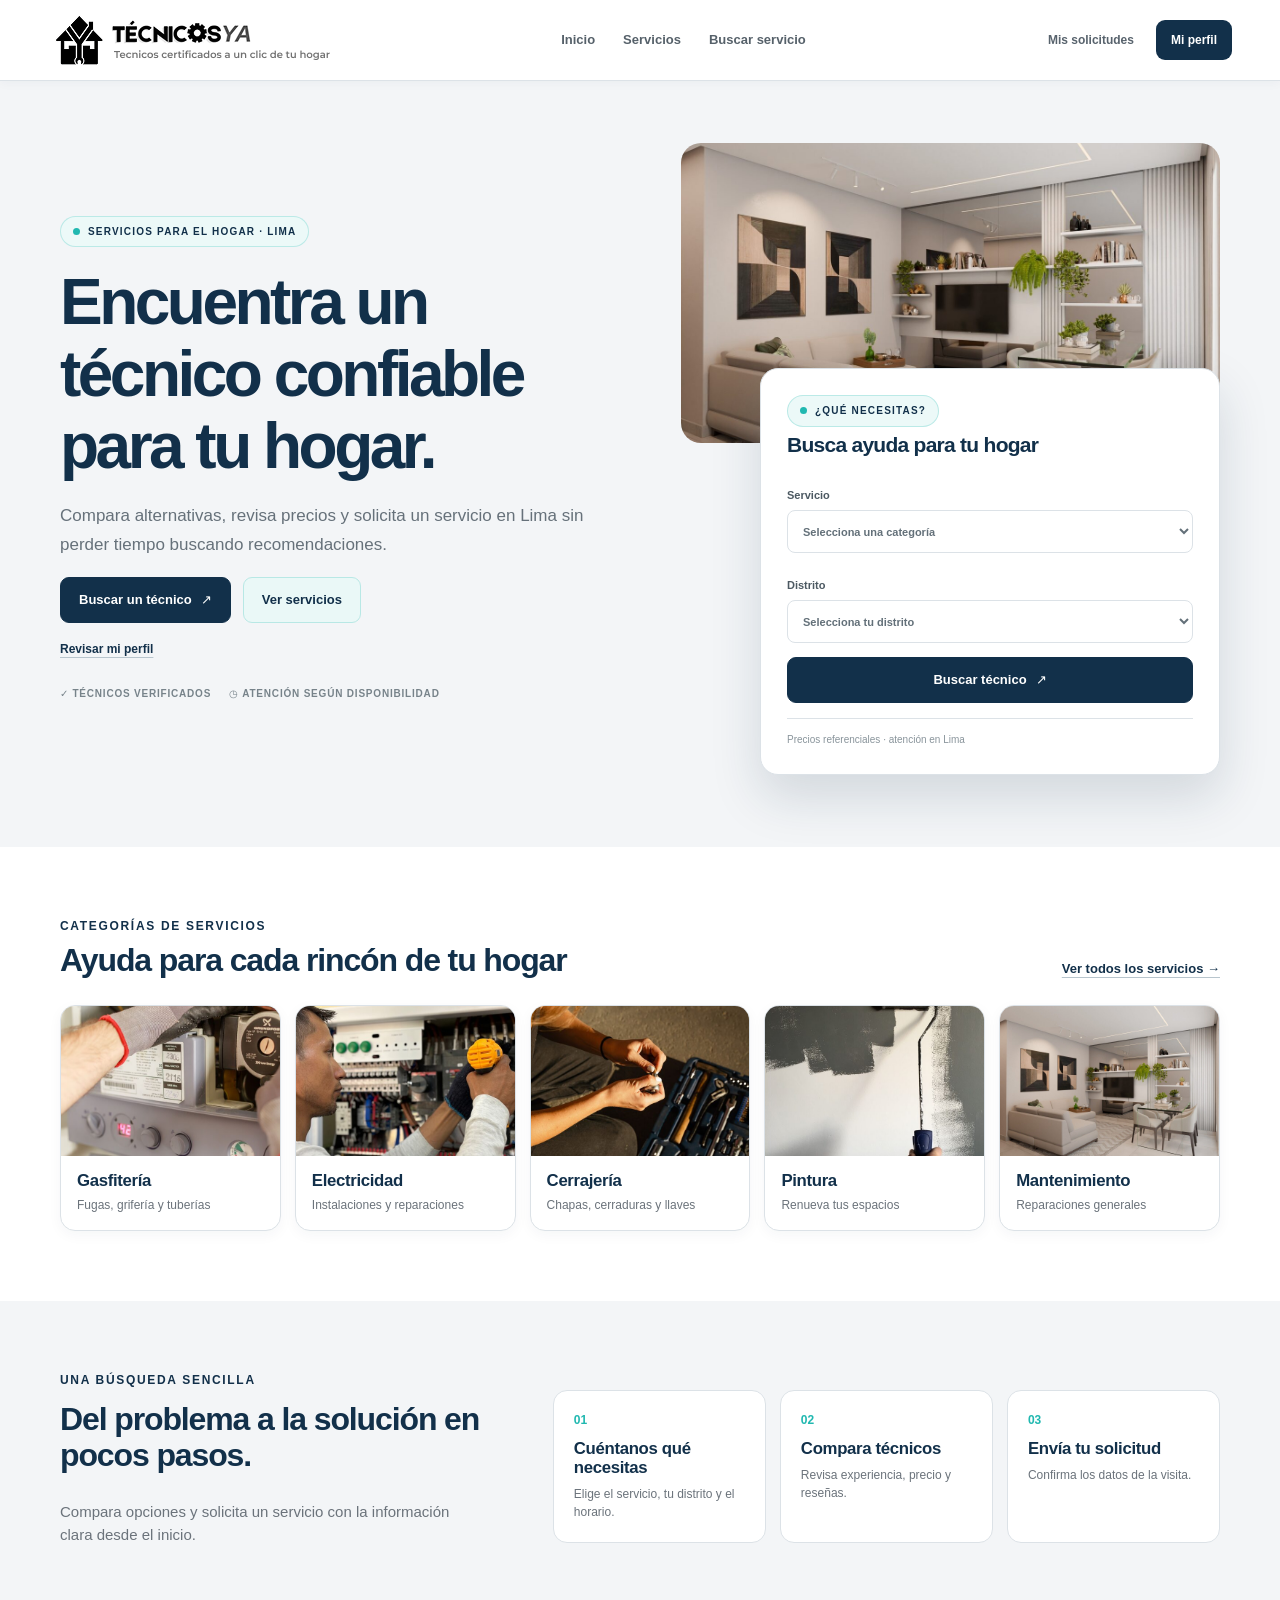
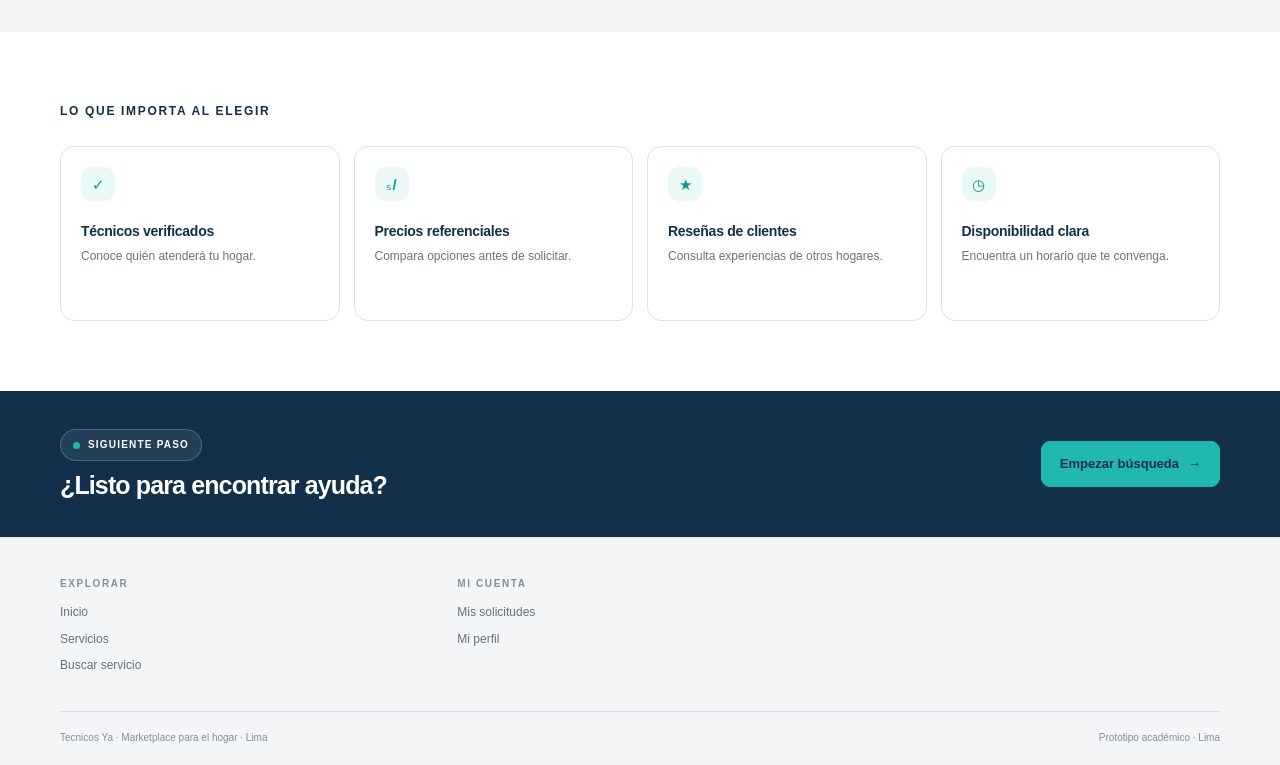
==== index.html @ 6da15bcb "Add files via upload" ====
<!doctype html>
<html lang="es">
<head>
  <meta charset="utf-8">
  <meta name="viewport" content="width=device-width, initial-scale=1">
  <meta name="theme-color" content="#12304A">
  <meta name="description" content="Encuentra técnicos confiables para los servicios de tu hogar en Lima.">
  <title>Tecnicos Ya — servicios para tu hogar</title>
  <link rel="stylesheet" href="/shared.css">
  <link rel="stylesheet" href="/home.css">
  <script src="/shared.js" defer></script>
  <script src="/home.js" defer></script>
</head>
<body>
  <header data-site-header></header>
  <main>
    <section class="hero">
      <div class="container hero-grid">
        <div class="hero-copy">
          <span class="eyebrow">Servicios para el hogar · Lima</span>
          <h1>Encuentra un técnico confiable para tu hogar.</h1>
          <p class="lead">Compara alternativas, revisa precios y solicita un servicio en Lima sin perder tiempo buscando recomendaciones.</p>
          <div class="button-row"><a class="button" href="/buscar-servicio/">Buscar un técnico <span aria-hidden="true">↗</span></a><a class="button button--secondary" href="/servicios/">Ver servicios</a></div>
          <a class="text-link home-account-link" href="/mi-perfil/">Revisar mi perfil</a>
          <div class="trust-list"><span>✓ Técnicos verificados</span><span>◷ Atención según disponibilidad</span></div>
        </div>
        <div class="hero-visual">
          <img src="/hogario-home.jpeg" alt="Interior luminoso de un hogar moderno" fetchpriority="high">
          <div class="hero-search">
            <span class="eyebrow">¿Qué necesitas?</span>
            <h2>Busca ayuda para tu hogar</h2>
            <form id="home-search" action="/buscar-servicio/">
              <label class="field"><span>Servicio</span><select name="servicio" required><option value="">Selecciona una categoría</option><option>Gasfitería</option><option>Electricidad</option><option>Cerrajería</option><option>Pintura</option><option>Mantenimiento</option><option>Limpieza</option></select></label>
              <label class="field"><span>Distrito</span><select name="distrito" required><option value="">Selecciona tu distrito</option><option>Surco</option><option>Miraflores</option><option>San Borja</option><option>San Isidro</option><option>La Molina</option></select></label>
              <button class="button" type="submit">Buscar técnico <span aria-hidden="true">↗</span></button>
            </form>
            <p class="home-search-note">Precios referenciales · atención en Lima</p>
          </div>
        </div>
      </div>
    </section>
    <section class="section">
      <div class="container"><div class="section-title-row"><div><p class="section-heading">Categorías de servicios</p><h2>Ayuda para cada rincón de tu hogar</h2></div><a class="text-link" href="/servicios/">Ver todos los servicios →</a></div>
        <div class="service-grid">
          <a class="service-card" href="/buscar-servicio/?servicio=Gasfiter%C3%ADa"><img src="/hogario-gas.jpeg" alt="Técnico revisando una instalación de agua" loading="lazy"><div class="service-card__body"><h3>Gasfitería</h3><p>Fugas, grifería y tuberías</p></div></a>
          <a class="service-card" href="/buscar-servicio/?servicio=Electricidad"><img src="/hogario-electric.jpeg" alt="Electricista trabajando en una instalación del hogar" loading="lazy"><div class="service-card__body"><h3>Electricidad</h3><p>Instalaciones y reparaciones</p></div></a>
          <a class="service-card" href="/buscar-servicio/?servicio=Cerrajer%C3%ADa"><img src="/hogario-locksmith.jpeg" alt="Herramientas de cerrajería" loading="lazy"><div class="service-card__body"><h3>Cerrajería</h3><p>Chapas, cerraduras y llaves</p></div></a>
          <a class="service-card" href="/buscar-servicio/?servicio=Pintura"><img src="/hogario-paint.jpeg" alt="Pintor renovando una pared interior" loading="lazy"><div class="service-card__body"><h3>Pintura</h3><p>Renueva tus espacios</p></div></a>
          <a class="service-card" href="/buscar-servicio/?servicio=Mantenimiento"><img src="/hogario-home.jpeg" alt="Sala de estar luminosa en un hogar cuidado" loading="lazy"><div class="service-card__body"><h3>Mantenimiento</h3><p>Reparaciones generales</p></div></a>
        </div>
      </div>
    </section>
    <section class="section section--soft">
      <div class="container home-steps"><div><p class="section-heading">Una búsqueda sencilla</p><h2>Del problema a la solución en pocos pasos.</h2><p class="muted">Compara opciones y solicita un servicio con la información clara desde el inicio.</p></div><div class="inline-steps"><article class="inline-step"><b>01</b><h3>Cuéntanos qué necesitas</h3><p>Elige el servicio, tu distrito y el horario.</p></article><article class="inline-step"><b>02</b><h3>Compara técnicos</h3><p>Revisa experiencia, precio y reseñas.</p></article><article class="inline-step"><b>03</b><h3>Envía tu solicitud</h3><p>Confirma los datos de la visita.</p></article></div></div>
    </section>
    <section class="section"><div class="container"><p class="section-heading">Lo que importa al elegir</p><div class="benefit-grid"><article><span>✓</span><h3>Técnicos verificados</h3><p>Conoce quién atenderá tu hogar.</p></article><article><span>ₛ/</span><h3>Precios referenciales</h3><p>Compara opciones antes de solicitar.</p></article><article><span>★</span><h3>Reseñas de clientes</h3><p>Consulta experiencias de otros hogares.</p></article><article><span>◷</span><h3>Disponibilidad clara</h3><p>Encuentra un horario que te convenga.</p></article></div></div></section>
    <section class="home-cta"><div class="container"><div><span class="eyebrow">Siguiente paso</span><h2>¿Listo para encontrar ayuda?</h2></div><a class="button button--teal" href="/buscar-servicio/">Empezar búsqueda <span aria-hidden="true">→</span></a></div></section>
  </main>
  <footer data-site-footer></footer>
</body>
</html>
---- shared.css ----
:root{font-family:Inter,Arial,sans-serif;color:#343a40;background:#fff;font-synthesis:none;text-rendering:optimizeLegibility;--navy:#12304a;--teal:#20b8b0;--ink:#343a40;--muted:#6b737b;--line:#dce2e7;--paper:#f3f5f7;--white:#fff;--shadow:0 14px 38px rgba(18,48,74,.09);font-optical-sizing:auto}*{box-sizing:border-box}html{scroll-behavior:smooth}body{margin:0;min-width:320px;background:#fff;color:var(--ink);font-size:15px;line-height:1.55}img{display:block;max-width:100%}a{color:inherit;text-decoration:none}button,input,select,textarea{font:inherit}button,a,input,select,textarea{outline-offset:3px}a:focus-visible,button:focus-visible,input:focus-visible,select:focus-visible,textarea:focus-visible{outline:3px solid rgba(32,184,176,.55)}.site-header{position:relative;z-index:5;background:#fff;border-bottom:1px solid var(--line);box-shadow:0 2px 10px rgba(18,48,74,.04)}.header-main{max-width:1240px;margin:auto;min-height:76px;padding:12px 28px;display:flex;align-items:center;justify-content:space-between;gap:22px}.brand{display:inline-flex;align-items:center;gap:10px;flex-shrink:0}.brand-mark{width:42px;height:42px;display:grid;place-items:center;border-radius:13px;background:var(--navy);color:var(--teal);font-size:22px;font-weight:800}.brand-name{font-size:20px;font-weight:800;letter-spacing:-.05em;color:var(--navy);line-height:1}.brand-caption{display:block;margin-top:5px;font-size:9px;letter-spacing:.13em;text-transform:uppercase;color:#82909a}.main-nav{display:flex;align-items:center;gap:4px}.main-nav a,.mobile-nav a{padding:9px 12px;border-radius:9px;color:#56616a;font-size:13px;font-weight:650;white-space:nowrap;transition:background .18s,color .18s}.main-nav a:hover,.main-nav a[aria-current=page],.mobile-nav a:hover,.mobile-nav a[aria-current=page]{background:#e8f8f7;color:var(--navy)}.header-actions{display:flex;align-items:center;gap:10px;white-space:nowrap}.header-actions a{font-size:12px;font-weight:700}.header-login{padding:9px 12px;color:#58636d}.header-tech{padding:11px 15px;border-radius:9px;background:var(--navy);color:#fff}.mobile-nav{display:none;overflow-x:auto;border-top:1px solid var(--line);padding:7px 18px;gap:3px}.container{width:min(1160px,calc(100% - 48px));margin-inline:auto}.section{padding:70px 0}.section--soft{background:var(--paper)}.section-heading{margin:0 0 26px;color:var(--navy);font-size:12px;font-weight:800;letter-spacing:.14em;text-transform:uppercase}.eyebrow{display:inline-flex;align-items:center;gap:8px;width:max-content;padding:7px 12px;border:1px solid rgba(32,184,176,.24);border-radius:30px;background:#ecf9f8;color:var(--navy);font-size:10px;font-weight:800;letter-spacing:.12em;text-transform:uppercase}.eyebrow:before{content:"";width:7px;height:7px;border-radius:50%;background:var(--teal)}h1,h2,h3,p{margin-top:0}h1,h2,h3{color:var(--navy);line-height:1.12}h1{font-size:clamp(2.3rem,5vw,4.3rem);letter-spacing:-.055em}h2{font-size:clamp(1.45rem,2.5vw,2.1rem);letter-spacing:-.035em}h3{font-size:1.05rem;letter-spacing:-.02em}.muted{color:var(--muted)}.lead{max-width:650px;color:#66717a;font-size:17px;line-height:1.7}.button-row{display:flex;flex-wrap:wrap;gap:12px}.button{min-height:46px;display:inline-flex;align-items:center;justify-content:center;gap:9px;padding:11px 18px;border:1px solid var(--navy);border-radius:9px;background:var(--navy);color:#fff;font-size:13px;font-weight:750;cursor:pointer;transition:transform .15s,background .15s,box-shadow .15s}.button:hover{background:#1b4567;box-shadow:0 7px 18px rgba(18,48,74,.16);transform:translateY(-1px)}.button--secondary{border-color:#b8e8e5;background:#eaf8f7;color:var(--navy)}.button--secondary:hover{background:#d9f3f1}.button--white{border-color:#fff;background:#fff;color:var(--navy)}.text-link{color:var(--navy);font-size:13px;font-weight:700;text-decoration:underline;text-decoration-color:#b8c5cd;text-underline-offset:4px}.card{border:1px solid var(--line);border-radius:16px;background:#fff;box-shadow:0 4px 15px rgba(18,48,74,.035)}.card--pad{padding:24px}.grid{display:grid;gap:18px}.grid-2{grid-template-columns:repeat(2,minmax(0,1fr))}.grid-3{grid-template-columns:repeat(3,minmax(0,1fr))}.grid-4{grid-template-columns:repeat(4,minmax(0,1fr))}.service-card{overflow:hidden;border:1px solid var(--line);border-radius:15px;background:#fff;box-shadow:0 4px 14px rgba(18,48,74,.045);transition:transform .2s,border-color .2s,box-shadow .2s}.service-card:hover{transform:translateY(-3px);border-color:#a6dfdb;box-shadow:var(--shadow)}.service-card img{width:100%;height:150px;object-fit:cover}.service-card__body{padding:16px}.service-card__body h3{margin-bottom:5px}.service-card__body p{margin:0;color:var(--muted);font-size:12px}.page-top{padding:46px 0 28px;background:var(--paper);border-bottom:1px solid var(--line)}.page-top h1{margin:16px 0 8px;font-size:clamp(2rem,4vw,3.25rem)}.page-top p{max-width:720px;margin-bottom:0;color:var(--muted)}.page-content{padding:38px 0 72px}.form-card{padding:27px;border:1px solid var(--line);border-radius:16px;background:#fff;box-shadow:var(--shadow)}.form-grid{display:grid;grid-template-columns:repeat(2,minmax(0,1fr));gap:18px}.field{display:grid;gap:7px}.field--wide{grid-column:1/-1}.field label{color:#44515a;font-size:12px;font-weight:750}.field input,.field select,.field textarea{width:100%;min-height:46px;padding:11px 13px;border:1px solid #ced7dd;border-radius:9px;background:#fff;color:var(--ink)}.field textarea{min-height:110px;resize:vertical}.field input::placeholder,.field textarea::placeholder{color:#9aa4ab}.form-actions{display:flex;align-items:center;flex-wrap:wrap;gap:12px;margin-top:22px}.notice{padding:15px 17px;border:1px solid #ccebe8;border-radius:12px;background:#f0fbfa;color:#31575a;font-size:13px}.pill{display:inline-flex;padding:7px 11px;border-radius:30px;background:#eaf8f7;color:var(--navy);font-size:11px;font-weight:750}.hero{overflow:hidden;padding:62px 0 72px;background:var(--paper)}.hero-grid{display:grid;grid-template-columns:1.03fr .97fr;align-items:center;gap:48px}.hero h1{max-width:680px;margin:20px 0 20px}.hero-visual{position:relative;min-height:430px;padding:115px 0 0 32px}.hero-visual>img{position:absolute;inset:0 0 auto;width:100%;height:300px;border-radius:20px;object-fit:cover}.hero-search{position:relative;z-index:1;width:min(94%,460px);margin:110px 0 0 auto;padding:26px;border:1px solid var(--line);border-radius:18px;background:#fff;box-shadow:0 22px 50px rgba(18,48,74,.15)}.hero-search h2{margin:6px 0 18px;font-size:21px}.hero-search .field{margin-top:13px}.hero-search .button{width:100%;margin-top:16px}.trust-list{display:flex;flex-wrap:wrap;gap:18px;margin-top:27px;color:#77838a;font-size:10px;font-weight:750;letter-spacing:.08em;text-transform:uppercase}.technician-card{display:grid;grid-template-columns:108px 1fr;gap:19px;padding:19px;border:1px solid var(--line);border-radius:15px;background:#fff;box-shadow:0 4px 15px rgba(18,48,74,.04)}.technician-card>img{width:108px;height:116px;border-radius:12px;object-fit:cover}.technician-card h3{margin:2px 0 4px}.technician-card p{margin:0;color:var(--muted);font-size:13px}.tech-meta{display:flex;flex-wrap:wrap;gap:9px 16px;margin-top:11px;color:#5e6a72;font-size:11px}.tech-bottom{grid-column:2;display:flex;align-items:center;justify-content:space-between;gap:15px;padding-top:13px;border-top:1px solid var(--line)}.tech-bottom strong{display:block;color:var(--navy);font-size:16px}.results-layout{display:grid;grid-template-columns:260px minmax(0,1fr);gap:32px}.filter-panel{position:sticky;top:18px;align-self:start;padding:20px;border:1px solid var(--line);border-radius:14px;background:#fff}.filter-group{padding:15px 0;border-bottom:1px solid var(--line)}.filter-group:last-child{border-bottom:0}.filter-group h3{margin-bottom:11px;font-size:13px}.check-row{display:flex;align-items:center;gap:8px;margin:8px 0;color:#5d6871;font-size:12px}.check-row input{accent-color:var(--teal)}.results-list{display:grid;gap:14px}.profile-grid{display:grid;grid-template-columns:.82fr 1.18fr;gap:25px}.profile-head{display:flex;align-items:center;gap:17px}.profile-head img{width:100px;height:100px;border-radius:15px;object-fit:cover}.profile-head h2{margin:0;font-size:24px}.profile-head p{margin:5px 0 0;color:var(--muted);font-size:13px}.data-row{display:flex;justify-content:space-between;gap:15px;padding:13px 0;border-bottom:1px solid var(--line);font-size:13px}.data-row:last-child{border-bottom:0}.data-row span{color:var(--muted)}.data-row strong{color:var(--navy);text-align:right}.rating-stars{display:flex;gap:7px}.rating-stars button{width:44px;height:44px;border:1px solid var(--line);border-radius:9px;background:#fff;color:#9aa3a9;font-size:22px;cursor:pointer}.rating-stars button.is-active,.rating-stars button:hover{border-color:var(--teal);background:#eaf8f7;color:#db9c2f}.status{display:inline-flex;padding:6px 10px;border-radius:30px;background:#eaf8f7;color:#176d69;font-size:11px;font-weight:750}.success-panel{text-align:center;padding:50px 30px}.success-mark{width:62px;height:62px;display:grid;place-items:center;margin:0 auto 20px;border-radius:50%;background:#e7f8f5;color:#168b82;font-size:30px}.site-footer{padding:40px 0 20px;border-top:1px solid var(--line);background:var(--paper)}.footer-grid{display:grid;grid-template-columns:repeat(3,1fr);gap:32px;padding-bottom:28px}.footer-group h2{margin-bottom:14px;color:#82909a;font-size:10px;letter-spacing:.16em;text-transform:uppercase}.footer-group a{display:block;width:max-content;margin:8px 0;color:#66727a;font-size:12px}.footer-group a:hover{color:var(--navy);text-decoration:underline}.footer-bottom{display:flex;justify-content:space-between;gap:12px;padding-top:18px;border-top:1px solid #d8dfe3;color:#849098;font-size:10px}.footer-legal{display:flex;flex-wrap:wrap;gap:15px}.footer-legal a:hover{text-decoration:underline}.simple-grid{display:grid;grid-template-columns:repeat(2,minmax(0,1fr));gap:16px}.simple-action{padding:19px;border:1px solid var(--line);border-radius:13px;background:#fff}.simple-action h2{margin-bottom:6px;font-size:17px}.simple-action p{margin-bottom:12px;color:var(--muted);font-size:13px}.empty-state{padding:28px;border:1px dashed #bac7ce;border-radius:14px;background:#f9fbfc;color:var(--muted);text-align:center}.search-summary{display:flex;flex-wrap:wrap;gap:9px;margin:16px 0}.is-hidden{display:none!important}.field-hint{font-size:11px;color:var(--muted)}.toast-message{position:fixed;right:22px;bottom:22px;z-index:20;padding:12px 16px;border-radius:10px;background:var(--navy);color:#fff;box-shadow:var(--shadow);font-size:13px}.inline-steps{display:grid;grid-template-columns:repeat(3,1fr);gap:14px}.inline-step{padding:20px;border:1px solid var(--line);border-radius:14px;background:#fff}.inline-step b{display:block;margin-bottom:10px;color:var(--teal);font-size:12px}.inline-step h3{margin-bottom:7px}.inline-step p{margin:0;color:var(--muted);font-size:12px}.switch-row{display:flex;align-items:flex-start;gap:10px;padding:14px;border:1px solid var(--line);border-radius:11px;cursor:pointer}.switch-row input{margin-top:5px;accent-color:var(--teal)}@media(max-width:1050px){.header-main{gap:12px;padding-inline:20px}.main-nav a{padding-inline:9px;font-size:12px}.header-actions{gap:3px}.header-actions a{font-size:11px}.header-tech{padding-inline:11px}.hero-grid{gap:25px}.results-layout{grid-template-columns:230px minmax(0,1fr);gap:20px}}@media(max-width:850px){.header-main{min-height:68px}.main-nav{display:none}.mobile-nav{display:flex}.header-actions .header-login{display:none}.hero-grid{grid-template-columns:1fr}.hero-visual{width:min(650px,100%);margin:auto}.grid-4{grid-template-columns:repeat(2,minmax(0,1fr))}.results-layout{grid-template-columns:1fr}.filter-panel{position:static}.profile-grid{grid-template-columns:1fr 1fr}}@media(max-width:620px){.container{width:min(100% - 32px,1160px)}.header-main{padding:10px 16px}.brand-caption{display:none}.header-tech{display:none}.mobile-nav{padding-inline:12px}.section{padding:48px 0}.hero{padding:42px 0}.hero-grid{gap:18px}.hero-visual{min-height:390px;padding-left:10px}.hero-visual>img{height:245px}.hero-search{width:97%;margin-top:95px;padding:18px}.lead{font-size:15px}.grid-2,.grid-3,.grid-4,.form-grid,.profile-grid,.simple-grid{grid-template-columns:1fr}.field--wide{grid-column:auto}.page-top{padding:32px 0 22px}.page-content{padding:25px 0 50px}.form-card{padding:19px}.technician-card{grid-template-columns:76px minmax(0,1fr);gap:12px;padding:13px}.technician-card>img{width:76px;height:88px}.tech-meta{gap:6px 10px;font-size:10px}.tech-bottom{grid-column:1/-1}.tech-bottom .button{padding-inline:12px}.footer-grid{grid-template-columns:1fr 1fr;gap:18px}.footer-group:last-child{grid-column:1/-1}.footer-bottom{flex-direction:column}.inline-steps{grid-template-columns:1fr}.profile-head img{width:82px;height:82px}.data-row{font-size:12px}.success-panel{padding:35px 18px}}
---- home.css ----
.section-title-row {
    display: flex;
    align-items: end;
    justify-content: space-between;
    gap: 20px;
    margin-bottom: 26px
}

.section-title-row .section-heading {
    margin-bottom: 8px
}

.section-title-row h2 {
    margin: 0
}

.service-grid {
    display: grid;
    grid-template-columns: repeat(5, minmax(0, 1fr));
    gap: 14px
}

.home-account-link {
    display: inline-block;
    margin-top: 17px;
    font-size: 12px
}

.hero-search form {
    display: grid;
    gap: 11px
}

.hero-search .field {
    gap: 6px;
    font-size: 11px;
    font-weight: 700;
    color: #4c5962
}

.hero-search select {
    min-height: 43px;
    padding: 9px 11px;
    border: 1px solid var(--line);
    border-radius: 8px;
    background: #fff;
    color: #637079
}

.hero-search .button {
    width: 100%;
    margin-top: 3px
}

.home-search-note {
    margin: 15px 0 0;
    padding-top: 13px;
    border-top: 1px solid var(--line);
    color: #89949b;
    font-size: 10px
}

.home-steps {
    display: grid;
    grid-template-columns: .8fr 1.2fr;
    align-items: center;
    gap: 48px
}

.home-steps .section-heading {
    margin-bottom: 12px
}

.home-steps h2 {
    max-width: 420px
}

.home-steps p:not(.section-heading) {
    max-width: 400px
}

.benefit-grid {
    display: grid;
    grid-template-columns: repeat(4, minmax(0, 1fr));
    gap: 14px
}

.benefit-grid article {
    min-height: 175px;
    padding: 20px;
    border: 1px solid var(--line);
    border-radius: 14px;
    background: #fff
}

.benefit-grid article>span {
    width: 34px;
    height: 34px;
    display: grid;
    place-items: center;
    border-radius: 10px;
    background: #eaf8f7;
    color: #15948c;
    font-weight: 800
}

.benefit-grid h3 {
    margin: 23px 0 7px;
    font-size: 14px
}

.benefit-grid p {
    margin: 0;
    color: var(--muted);
    font-size: 12px
}

.home-cta {
    padding: 38px 0;
    background: var(--navy);
    color: #fff
}

.home-cta .container {
    display: flex;
    align-items: center;
    justify-content: space-between;
    gap: 20px
}

.home-cta h2 {
    margin: 10px 0 0;
    color: #fff;
    font-size: 25px
}

.home-cta .eyebrow {
    border-color: rgba(255, 255, 255, .2);
    background: rgba(255, 255, 255, .08);
    color: #fff
}

.button--teal {
    border-color: var(--teal);
    background: var(--teal);
    color: var(--navy)
}

.button--teal:hover {
    background: #59cec7
}

@media(max-width:900px) {
    .service-grid {
        grid-template-columns: repeat(3, minmax(0, 1fr))
    }

    .home-steps {
        grid-template-columns: 1fr;
        gap: 12px
    }

    .benefit-grid {
        grid-template-columns: repeat(2, minmax(0, 1fr))
    }
}

@media(max-width:620px) {
    .section-title-row {
        align-items: start;
        flex-direction: column
    }

    .service-grid {
        grid-template-columns: repeat(2, minmax(0, 1fr));
        gap: 10px
    }

    .service-card img {
        height: 118px
    }

    .service-card__body {
        padding: 12px
    }

    .home-cta .container {
        align-items: flex-start;
        flex-direction: column
    }

    .benefit-grid {
        grid-template-columns: 1fr 1fr
    }

    .benefit-grid article {
        min-height: 155px;
        padding: 15px
    }

    .benefit-grid h3 {
        margin-top: 17px;
        font-size: 13px
    }

    .hero-visual {
        min-height: 410px
    }
}
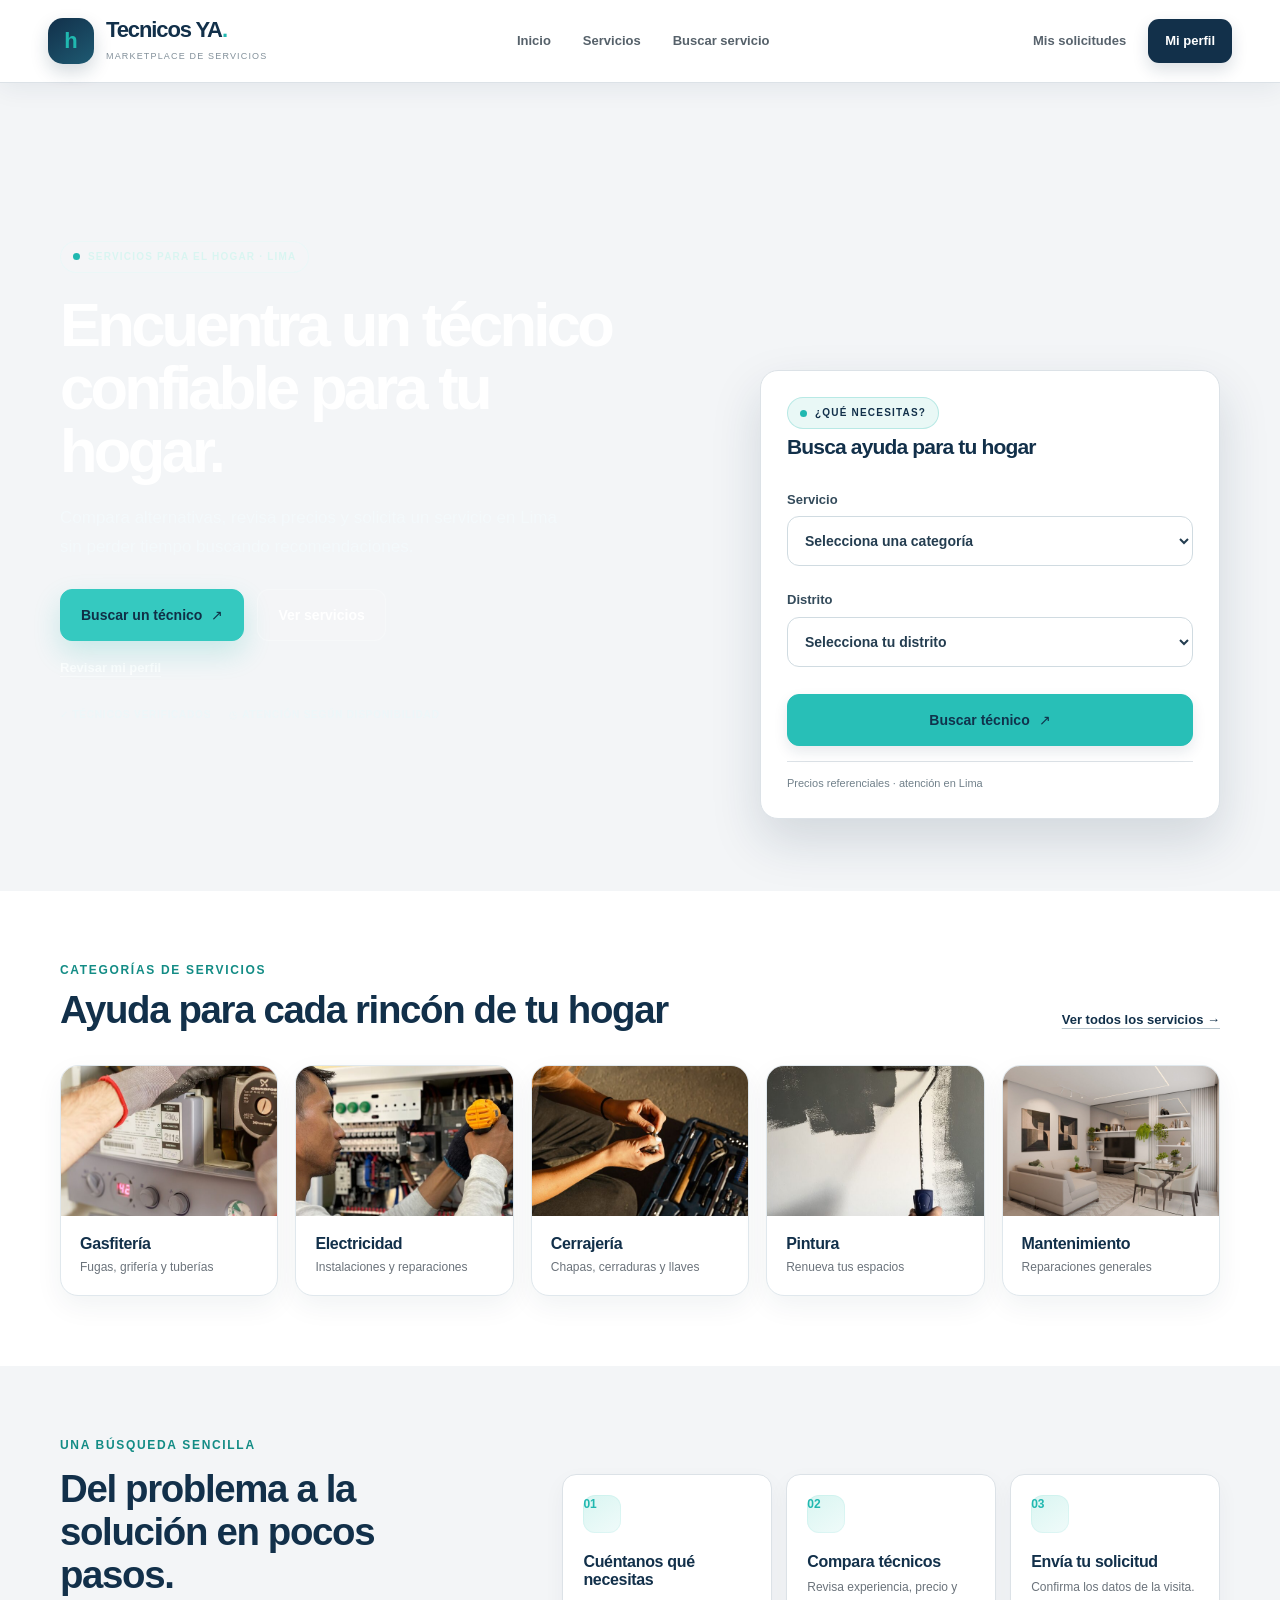
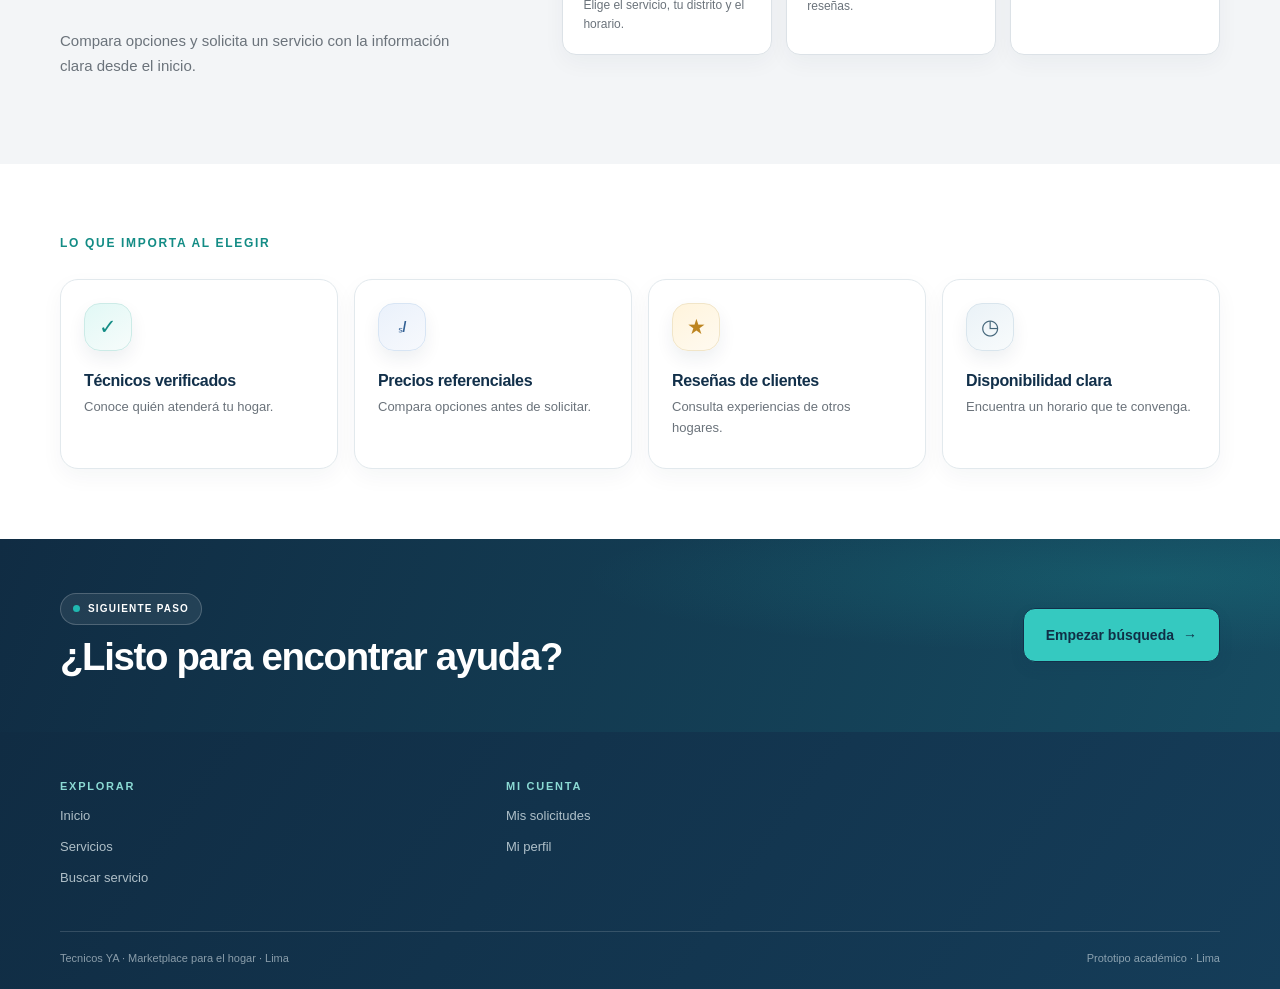
==== commit 7f6b3597: "Add files via upload" ====
--- a/index.html
+++ b/index.html
@@ -1,61 +1,61 @@
-<!doctype html>
-<html lang="es">
-<head>
-  <meta charset="utf-8">
-  <meta name="viewport" content="width=device-width, initial-scale=1">
-  <meta name="theme-color" content="#12304A">
-  <meta name="description" content="Encuentra técnicos confiables para los servicios de tu hogar en Lima.">
-  <title>Tecnicos Ya — servicios para tu hogar</title>
-  <link rel="stylesheet" href="/shared.css">
-  <link rel="stylesheet" href="/home.css">
-  <script src="/shared.js" defer></script>
-  <script src="/home.js" defer></script>
-</head>
-<body>
-  <header data-site-header></header>
-  <main>
-    <section class="hero">
-      <div class="container hero-grid">
-        <div class="hero-copy">
-          <span class="eyebrow">Servicios para el hogar · Lima</span>
-          <h1>Encuentra un técnico confiable para tu hogar.</h1>
-          <p class="lead">Compara alternativas, revisa precios y solicita un servicio en Lima sin perder tiempo buscando recomendaciones.</p>
-          <div class="button-row"><a class="button" href="/buscar-servicio/">Buscar un técnico <span aria-hidden="true">↗</span></a><a class="button button--secondary" href="/servicios/">Ver servicios</a></div>
-          <a class="text-link home-account-link" href="/mi-perfil/">Revisar mi perfil</a>
-          <div class="trust-list"><span>✓ Técnicos verificados</span><span>◷ Atención según disponibilidad</span></div>
-        </div>
-        <div class="hero-visual">
-          <img src="/hogario-home.jpeg" alt="Interior luminoso de un hogar moderno" fetchpriority="high">
-          <div class="hero-search">
-            <span class="eyebrow">¿Qué necesitas?</span>
-            <h2>Busca ayuda para tu hogar</h2>
-            <form id="home-search" action="/buscar-servicio/">
-              <label class="field"><span>Servicio</span><select name="servicio" required><option value="">Selecciona una categoría</option><option>Gasfitería</option><option>Electricidad</option><option>Cerrajería</option><option>Pintura</option><option>Mantenimiento</option><option>Limpieza</option></select></label>
-              <label class="field"><span>Distrito</span><select name="distrito" required><option value="">Selecciona tu distrito</option><option>Surco</option><option>Miraflores</option><option>San Borja</option><option>San Isidro</option><option>La Molina</option></select></label>
-              <button class="button" type="submit">Buscar técnico <span aria-hidden="true">↗</span></button>
-            </form>
-            <p class="home-search-note">Precios referenciales · atención en Lima</p>
-          </div>
-        </div>
-      </div>
-    </section>
-    <section class="section">
-      <div class="container"><div class="section-title-row"><div><p class="section-heading">Categorías de servicios</p><h2>Ayuda para cada rincón de tu hogar</h2></div><a class="text-link" href="/servicios/">Ver todos los servicios →</a></div>
-        <div class="service-grid">
-          <a class="service-card" href="/buscar-servicio/?servicio=Gasfiter%C3%ADa"><img src="/hogario-gas.jpeg" alt="Técnico revisando una instalación de agua" loading="lazy"><div class="service-card__body"><h3>Gasfitería</h3><p>Fugas, grifería y tuberías</p></div></a>
-          <a class="service-card" href="/buscar-servicio/?servicio=Electricidad"><img src="/hogario-electric.jpeg" alt="Electricista trabajando en una instalación del hogar" loading="lazy"><div class="service-card__body"><h3>Electricidad</h3><p>Instalaciones y reparaciones</p></div></a>
-          <a class="service-card" href="/buscar-servicio/?servicio=Cerrajer%C3%ADa"><img src="/hogario-locksmith.jpeg" alt="Herramientas de cerrajería" loading="lazy"><div class="service-card__body"><h3>Cerrajería</h3><p>Chapas, cerraduras y llaves</p></div></a>
-          <a class="service-card" href="/buscar-servicio/?servicio=Pintura"><img src="/hogario-paint.jpeg" alt="Pintor renovando una pared interior" loading="lazy"><div class="service-card__body"><h3>Pintura</h3><p>Renueva tus espacios</p></div></a>
-          <a class="service-card" href="/buscar-servicio/?servicio=Mantenimiento"><img src="/hogario-home.jpeg" alt="Sala de estar luminosa en un hogar cuidado" loading="lazy"><div class="service-card__body"><h3>Mantenimiento</h3><p>Reparaciones generales</p></div></a>
-        </div>
-      </div>
-    </section>
-    <section class="section section--soft">
-      <div class="container home-steps"><div><p class="section-heading">Una búsqueda sencilla</p><h2>Del problema a la solución en pocos pasos.</h2><p class="muted">Compara opciones y solicita un servicio con la información clara desde el inicio.</p></div><div class="inline-steps"><article class="inline-step"><b>01</b><h3>Cuéntanos qué necesitas</h3><p>Elige el servicio, tu distrito y el horario.</p></article><article class="inline-step"><b>02</b><h3>Compara técnicos</h3><p>Revisa experiencia, precio y reseñas.</p></article><article class="inline-step"><b>03</b><h3>Envía tu solicitud</h3><p>Confirma los datos de la visita.</p></article></div></div>
-    </section>
-    <section class="section"><div class="container"><p class="section-heading">Lo que importa al elegir</p><div class="benefit-grid"><article><span>✓</span><h3>Técnicos verificados</h3><p>Conoce quién atenderá tu hogar.</p></article><article><span>ₛ/</span><h3>Precios referenciales</h3><p>Compara opciones antes de solicitar.</p></article><article><span>★</span><h3>Reseñas de clientes</h3><p>Consulta experiencias de otros hogares.</p></article><article><span>◷</span><h3>Disponibilidad clara</h3><p>Encuentra un horario que te convenga.</p></article></div></div></section>
-    <section class="home-cta"><div class="container"><div><span class="eyebrow">Siguiente paso</span><h2>¿Listo para encontrar ayuda?</h2></div><a class="button button--teal" href="/buscar-servicio/">Empezar búsqueda <span aria-hidden="true">→</span></a></div></section>
-  </main>
-  <footer data-site-footer></footer>
-</body>
-</html>
+<!doctype html>
+<html lang="es">
+<head>
+  <meta charset="utf-8">
+  <meta name="viewport" content="width=device-width, initial-scale=1">
+  <meta name="theme-color" content="#12304A">
+  <meta name="description" content="Encuentra técnicos confiables para los servicios de tu hogar en Lima.">
+  <title>Tecnicos YA — servicios para tu hogar</title>
+  <link rel="stylesheet" href="./home.css">
+  <link rel="stylesheet" href="./shared.css">
+  <script src="/shared.js" defer></script>
+  <script src="/home.js" defer></script>
+</head>
+<body>
+  <header data-site-header></header>
+  <main>
+    <section class="hero">
+      <div class="container hero-grid">
+        <div class="hero-copy">
+          <span class="eyebrow">Servicios para el hogar · Lima</span>
+          <h1>Encuentra un técnico confiable para tu hogar.</h1>
+          <p class="lead">Compara alternativas, revisa precios y solicita un servicio en Lima sin perder tiempo buscando recomendaciones.</p>
+          <div class="button-row"><a class="button" href="/buscar-servicio/">Buscar un técnico <span aria-hidden="true">↗</span></a><a class="button button--secondary" href="/servicios/">Ver servicios</a></div>
+          <a class="text-link home-account-link" href="/mi-perfil/">Revisar mi perfil</a>
+          <div class="trust-list"><span>✓ Técnicos verificados</span><span>◷ Atención según disponibilidad</span></div>
+        </div>
+        <div class="hero-visual">
+          <img src="./hogario-home.jpeg" alt="Interior luminoso de un hogar moderno" fetchpriority="high">
+          <div class="hero-search">
+            <span class="eyebrow">¿Qué necesitas?</span>
+            <h2>Busca ayuda para tu hogar</h2>
+            <form id="home-search" action="/buscar-servicio/">
+              <label class="field"><span>Servicio</span><select name="servicio" required><option value="">Selecciona una categoría</option><option>Gasfitería</option><option>Electricidad</option><option>Cerrajería</option><option>Pintura</option><option>Mantenimiento</option><option>Limpieza</option></select></label>
+              <label class="field"><span>Distrito</span><select name="distrito" required><option value="">Selecciona tu distrito</option><option>Surco</option><option>Miraflores</option><option>San Borja</option><option>San Isidro</option><option>La Molina</option></select></label>
+              <button class="button" type="submit">Buscar técnico <span aria-hidden="true">↗</span></button>
+            </form>
+            <p class="home-search-note">Precios referenciales · atención en Lima</p>
+          </div>
+        </div>
+      </div>
+    </section>
+    <section class="section">
+      <div class="container"><div class="section-title-row"><div><p class="section-heading">Categorías de servicios</p><h2>Ayuda para cada rincón de tu hogar</h2></div><a class="text-link" href="/servicios/">Ver todos los servicios →</a></div>
+        <div class="service-grid">
+          <a class="service-card" href="/buscar-servicio/?servicio=Gasfiter%C3%ADa"><img src="./hogario-gas.jpeg" alt="Técnico revisando una instalación de agua" loading="lazy"><div class="service-card__body"><h3>Gasfitería</h3><p>Fugas, grifería y tuberías</p></div></a>
+          <a class="service-card" href="/buscar-servicio/?servicio=Electricidad"><img src="./hogario-electric.jpeg" alt="Electricista trabajando en una instalación del hogar" loading="lazy"><div class="service-card__body"><h3>Electricidad</h3><p>Instalaciones y reparaciones</p></div></a>
+          <a class="service-card" href="/buscar-servicio/?servicio=Cerrajer%C3%ADa"><img src="./hogario-locksmith.jpeg" alt="Herramientas de cerrajería" loading="lazy"><div class="service-card__body"><h3>Cerrajería</h3><p>Chapas, cerraduras y llaves</p></div></a>
+          <a class="service-card" href="/buscar-servicio/?servicio=Pintura"><img src="./hogario-paint.jpeg" alt="Pintor renovando una pared interior" loading="lazy"><div class="service-card__body"><h3>Pintura</h3><p>Renueva tus espacios</p></div></a>
+          <a class="service-card" href="/buscar-servicio/?servicio=Mantenimiento"><img src="./hogario-home.jpeg" alt="Sala de estar luminosa en un hogar cuidado" loading="lazy"><div class="service-card__body"><h3>Mantenimiento</h3><p>Reparaciones generales</p></div></a>
+        </div>
+      </div>
+    </section>
+    <section class="section section--soft">
+      <div class="container home-steps"><div><p class="section-heading">Una búsqueda sencilla</p><h2>Del problema a la solución en pocos pasos.</h2><p class="muted">Compara opciones y solicita un servicio con la información clara desde el inicio.</p></div><div class="inline-steps"><article class="inline-step"><b>01</b><h3>Cuéntanos qué necesitas</h3><p>Elige el servicio, tu distrito y el horario.</p></article><article class="inline-step"><b>02</b><h3>Compara técnicos</h3><p>Revisa experiencia, precio y reseñas.</p></article><article class="inline-step"><b>03</b><h3>Envía tu solicitud</h3><p>Confirma los datos de la visita.</p></article></div></div>
+    </section>
+    <section class="section"><div class="container"><p class="section-heading">Lo que importa al elegir</p><div class="benefit-grid"><article><span>✓</span><h3>Técnicos verificados</h3><p>Conoce quién atenderá tu hogar.</p></article><article><span>ₛ/</span><h3>Precios referenciales</h3><p>Compara opciones antes de solicitar.</p></article><article><span>★</span><h3>Reseñas de clientes</h3><p>Consulta experiencias de otros hogares.</p></article><article><span>◷</span><h3>Disponibilidad clara</h3><p>Encuentra un horario que te convenga.</p></article></div></div></section>
+    <section class="home-cta"><div class="container"><div><span class="eyebrow">Siguiente paso</span><h2>¿Listo para encontrar ayuda?</h2></div><a class="button button--teal" href="/buscar-servicio/">Empezar búsqueda <span aria-hidden="true">→</span></a></div></section>
+  </main>
+  <footer data-site-footer></footer>
+</body>
+</html>
--- a/home.css
+++ b/home.css
@@ -1,209 +1,142 @@
-.section-title-row {
-    display: flex;
-    align-items: end;
-    justify-content: space-between;
-    gap: 20px;
-    margin-bottom: 26px
+.section-title-row{display:flex;align-items:end;justify-content:space-between;gap:20px;margin-bottom:26px}.section-title-row .section-heading{margin-bottom:8px}.section-title-row h2{margin:0}.service-grid{display:grid;grid-template-columns:repeat(5,minmax(0,1fr));gap:14px}.home-account-link{display:inline-block;margin-top:17px;font-size:12px}.hero-search form{display:grid;gap:11px}.hero-search .field{gap:6px;font-size:11px;font-weight:700;color:#4c5962}.hero-search select{min-height:43px;padding:9px 11px;border:1px solid var(--line);border-radius:8px;background:#fff;color:#637079}.hero-search .button{width:100%;margin-top:3px}.home-search-note{margin:15px 0 0;padding-top:13px;border-top:1px solid var(--line);color:#89949b;font-size:10px}.home-steps{display:grid;grid-template-columns:.8fr 1.2fr;align-items:center;gap:48px}.home-steps .section-heading{margin-bottom:12px}.home-steps h2{max-width:420px}.home-steps p:not(.section-heading){max-width:400px}.benefit-grid{display:grid;grid-template-columns:repeat(4,minmax(0,1fr));gap:14px}.benefit-grid article{min-height:175px;padding:20px;border:1px solid var(--line);border-radius:14px;background:#fff}.benefit-grid article>span{width:34px;height:34px;display:grid;place-items:center;border-radius:10px;background:#eaf8f7;color:#15948c;font-weight:800}.benefit-grid h3{margin:23px 0 7px;font-size:14px}.benefit-grid p{margin:0;color:var(--muted);font-size:12px}.home-cta{padding:38px 0;background:var(--navy);color:#fff}.home-cta .container{display:flex;align-items:center;justify-content:space-between;gap:20px}.home-cta h2{margin:10px 0 0;color:#fff;font-size:25px}.home-cta .eyebrow{border-color:rgba(255,255,255,.2);background:rgba(255,255,255,.08);color:#fff}.button--teal{border-color:var(--teal);background:var(--teal);color:var(--navy)}.button--teal:hover{background:#59cec7}@media(max-width:900px){.service-grid{grid-template-columns:repeat(3,minmax(0,1fr))}.home-steps{grid-template-columns:1fr;gap:12px}.benefit-grid{grid-template-columns:repeat(2,minmax(0,1fr))}}@media(max-width:620px){.section-title-row{align-items:start;flex-direction:column}.service-grid{grid-template-columns:repeat(2,minmax(0,1fr));gap:10px}.service-card img{height:118px}.service-card__body{padding:12px}.home-cta .container{align-items:flex-start;flex-direction:column}.benefit-grid{grid-template-columns:1fr 1fr}.benefit-grid article{min-height:155px;padding:15px}.benefit-grid h3{margin-top:17px;font-size:13px}.hero-visual{min-height:410px}}
+.hero-search h2{margin:10px 0 16px;font-size:clamp(1.3rem,2vw,1.65rem)}
+.home-search-note{font-size:11px;line-height:1.5}
+.section-title-row{margin-bottom:30px}
+.service-card__body h3{font-size:15px}
+.home-steps .inline-step{min-height:150px}
+.benefit-grid article{transition:border-color .18s ease,transform .18s ease,box-shadow .18s ease}
+.benefit-grid article:hover{border-color:#b6e6e3;box-shadow:0 10px 26px rgba(18,48,74,.07);transform:translateY(-2px)}
+.home-cta .button--teal{min-height:50px}
+@media(max-width:620px){.hero{padding-block:34px 46px}.hero-visual{min-height:390px}.home-steps .inline-step{min-height:0}.service-card__body h3{font-size:14px}}
+@media(max-width:380px){.service-grid{grid-template-columns:1fr}.service-card{display:grid;grid-template-columns:100px minmax(0,1fr)}.service-card img{height:100%;min-height:104px}.service-card__body{align-self:center}}
+
+.hero{
+  position:relative;
+  padding:76px 0 84px;
+  background:radial-gradient(ellipse at 88% 8%,rgba(32,184,176,.2),transparent 30%),linear-gradient(118deg,#102c43 0%,#153d59 58%,#1b5f6a 100%);
+  color:#fff;
+}
+.hero-grid{grid-template-columns:minmax(0,1.08fr) minmax(0,.92fr);gap:38px}
+.hero-copy{max-width:620px}
+.hero-copy .eyebrow{border-color:rgba(207,249,245,.26);background:rgba(255,255,255,.08);color:#d9f5f1}
+.hero-copy h1{max-width:590px;margin:23px 0 18px;color:#fff;font-size:clamp(3rem,4.8vw,4.35rem);line-height:1.03;letter-spacing:-.06em}
+.hero-copy .lead{max-width:520px;color:rgba(244,250,252,.78);font-size:17px;line-height:1.75}
+.hero-copy .button-row{gap:13px;margin-top:27px}
+.hero-copy .button{min-height:52px;padding:13px 20px;border-radius:12px}
+.hero-copy .button:first-child{border-color:#35c9c0;background:#35c9c0;color:#102f46;box-shadow:0 12px 28px rgba(32,184,176,.2)}
+.hero-copy .button:first-child:hover{border-color:#53d4cb;background:#53d4cb}
+.hero-copy .button--secondary{border-color:rgba(255,255,255,.24);background:rgba(255,255,255,.08);color:#fff}
+.hero-copy .button--secondary:hover{border-color:rgba(255,255,255,.42);background:rgba(255,255,255,.14)}
+.hero-copy .home-account-link{color:rgba(255,255,255,.83);text-decoration-color:rgba(255,255,255,.42)}
+.hero-copy .trust-list{color:rgba(235,247,250,.75)}
+.hero-visual{min-height:480px;padding:88px 0 0 30px}
+.hero-visual>img{height:380px;border-radius:28px;box-shadow:0 28px 65px rgba(4,21,35,.3)}
+.hero-search{width:min(94%,480px);margin-top:142px;padding:30px;border:1px solid rgba(255,255,255,.72);border-radius:24px;box-shadow:0 28px 70px rgba(5,25,39,.3)}
+.hero-search h2{margin:13px 0 19px;font-size:clamp(1.45rem,2vw,1.8rem);letter-spacing:-.04em}
+.hero-search .field{font-size:12px}
+.hero-search select{min-height:49px;border-color:#d7e0e5;border-radius:11px;font-size:14px}
+.hero-search .button{min-height:52px;border-color:#28bfb7;background:#28bfb7;color:#10334c;font-size:14px}
+.hero-search .button:hover{border-color:#46cec6;background:#46cec6}
+.home-search-note{color:#71808a;font-size:11px}
+.section-title-row{margin-bottom:34px}
+.section-title-row .section-heading,.home-steps .section-heading,.section>.container>.section-heading{color:#138c85}
+.section-title-row h2{max-width:650px;font-size:clamp(1.8rem,3vw,2.5rem)}
+.service-grid{gap:17px}
+.service-card{border-color:#e2e9ed;border-radius:18px;box-shadow:0 8px 24px rgba(18,48,74,.055)}
+.service-card img{height:172px;transition:transform .4s ease}
+.service-card:hover img{transform:scale(1.04)}
+.service-card__body{padding:18px}
+.service-card__body h3{font-size:16px}
+.service-card__body p{font-size:13px;line-height:1.5}
+.home-steps{gap:58px}
+.home-steps h2{font-size:clamp(1.9rem,3vw,2.55rem);line-height:1.12}
+.home-steps .muted{font-size:15px;line-height:1.7}
+.inline-steps{gap:16px}
+.inline-step{min-height:176px;padding:22px;border-color:#e2e9ed;border-radius:18px;box-shadow:0 8px 22px rgba(18,48,74,.045)}
+.inline-step b{width:38px;height:38px;display:grid;place-items:center;border-radius:12px;background:#e8f8f6;color:#118b83;font-size:13px}
+.inline-step h3{margin-top:20px;font-size:16px}
+.inline-step p{font-size:13px;line-height:1.6}
+.benefit-grid{gap:16px}
+.benefit-grid article{min-height:190px;padding:23px;border-color:#e2e9ed;border-radius:18px;box-shadow:0 8px 22px rgba(18,48,74,.045)}
+.benefit-grid article>span{width:42px;height:42px;border-radius:14px;font-size:17px}
+.benefit-grid h3{margin-top:21px;font-size:16px}
+.benefit-grid p{font-size:13px;line-height:1.6}
+.home-cta{position:relative;overflow:hidden;padding:54px 0;background:radial-gradient(ellipse at 90% 20%,rgba(32,184,176,.17),transparent 35%),linear-gradient(110deg,#102c43,#164b61);}
+.home-cta h2{font-size:clamp(1.8rem,3vw,2.4rem)}
+.home-cta .button--teal{min-height:54px;padding-inline:22px;border-radius:12px;background:#35c9c0;color:#102f46}
+@media(max-width:900px){
+  .hero{padding-block:58px 65px}
+  .hero-grid{gap:24px}
+  .hero-copy{max-width:720px}
+  .hero-copy h1{max-width:700px}
+  .hero-visual{min-height:460px;padding-top:76px}
+  .hero-search{margin-top:118px}
+  .home-steps{gap:28px}
+}
+@media(max-width:620px){
+  .hero{padding:43px 0 55px}
+  .hero-copy h1{margin:20px 0 14px;font-size:clamp(2.8rem,11vw,4rem)}
+  .hero-copy .lead{font-size:15px;line-height:1.65}
+  .hero-copy .button-row{display:grid;grid-template-columns:1fr 1fr;gap:10px;margin-top:22px}
+  .hero-copy .button{min-height:50px;padding:11px 12px;font-size:12px}
+  .hero-visual{min-height:435px;padding:60px 0 0 10px}
+  .hero-visual>img{height:235px;border-radius:22px}
+  .hero-search{width:100%;margin-top:103px;padding:21px;border-radius:20px}
+  .hero-search .field{font-size:12px}
+  .hero-search select{min-height:47px;font-size:13px}
+  .service-grid{gap:11px}
+  .service-card{border-radius:15px}
+  .service-card img{height:130px}
+  .service-card__body{padding:14px}
+  .home-steps{gap:20px}
+  .inline-steps{gap:11px}
+  .inline-step{min-height:0;padding:18px}
+  .inline-step h3{margin-top:14px}
+  .benefit-grid{gap:11px}
+  .benefit-grid article{min-height:165px;padding:16px;border-radius:15px}
+  .benefit-grid h3{margin-top:16px;font-size:14px}
+  .home-cta{padding:40px 0}
+  .home-cta .container{gap:18px}
+  .home-cta .button--teal{width:100%}
+}
+@media(max-width:380px){
+  .hero-copy .button-row{grid-template-columns:1fr}
+  .hero-visual{min-height:445px;padding-left:0}
+  .hero-visual>img{height:210px}
+  .hero-search{margin-top:100px;padding:17px}
+  .benefit-grid{grid-template-columns:1fr}
+  .benefit-grid article{min-height:0}
 }
 
-.section-title-row .section-heading {
-    margin-bottom: 8px
+.hero{
+  background-image:linear-gradient(90deg,rgba(8,30,46,.9) 0%,rgba(10,42,58,.76) 48%,rgba(9,44,58,.62) 100%),url("/hogario-home.jpeg");
+  background-position:center,center 47%;
+  background-size:cover;
 }
-
-.section-title-row h2 {
-    margin: 0
+.hero-grid{grid-template-columns:minmax(0,1.05fr) minmax(0,.95fr);gap:44px}
+.hero-visual{min-height:0;padding:0}
+.hero-visual>img{display:none}
+.hero-search{width:100%;max-width:510px;margin:0 auto 0 0;border-color:rgba(255,255,255,.8);box-shadow:0 28px 70px rgba(4,21,35,.34)}
+.hero-search .eyebrow{background:#e9f8f6;color:#12304a}
+.section--soft{background:linear-gradient(135deg,#eef8f8 0%,#f3f6fa 100%)}
+.home-steps{gap:64px}
+.inline-step{position:relative;overflow:hidden;border-top:3px solid #20b8b0}
+.inline-step b{background:linear-gradient(145deg,#d9f5f1,#f0fbfa);box-shadow:inset 0 0 0 1px rgba(32,184,176,.08)}
+.benefit-grid article>span{width:48px;height:48px;border:1px solid #ccebe7;border-radius:16px;background:linear-gradient(145deg,#e1f8f5,#f7fcfb);color:#138c85;font-size:21px;box-shadow:0 8px 18px rgba(18,48,74,.07)}
+.benefit-grid article:nth-child(2)>span{border-color:#d8e5f4;background:linear-gradient(145deg,#eaf1fb,#f7f9fd);color:#315f93;font-size:14px}
+.benefit-grid article:nth-child(3)>span{border-color:#f1e5c8;background:linear-gradient(145deg,#fff4dc,#fffaf0);color:#bd8520}
+.benefit-grid article:nth-child(4)>span{border-color:#d9e5ed;background:linear-gradient(145deg,#eaf2f7,#f8fbfc);color:#45677b}
+@media(max-width:900px){
+  .hero-grid{gap:30px}
+  .hero-visual{width:100%;margin:0}
+  .hero-search{margin:0 auto}
+  .home-steps{gap:28px}
 }
-
-.service-grid {
-    display: grid;
-    grid-template-columns: repeat(5, minmax(0, 1fr));
-    gap: 14px
+@media(max-width:620px){
+  .hero{background-position:center,58% center}
+  .hero-grid{gap:28px}
+  .hero-visual{min-height:0;padding:0}
+  .hero-search{max-width:none;margin:0;padding:20px}
+  .home-steps{gap:18px}
 }
-
-.home-account-link {
-    display: inline-block;
-    margin-top: 17px;
-    font-size: 12px
-}
-
-.hero-search form {
-    display: grid;
-    gap: 11px
-}
-
-.hero-search .field {
-    gap: 6px;
-    font-size: 11px;
-    font-weight: 700;
-    color: #4c5962
-}
-
-.hero-search select {
-    min-height: 43px;
-    padding: 9px 11px;
-    border: 1px solid var(--line);
-    border-radius: 8px;
-    background: #fff;
-    color: #637079
-}
-
-.hero-search .button {
-    width: 100%;
-    margin-top: 3px
-}
-
-.home-search-note {
-    margin: 15px 0 0;
-    padding-top: 13px;
-    border-top: 1px solid var(--line);
-    color: #89949b;
-    font-size: 10px
-}
-
-.home-steps {
-    display: grid;
-    grid-template-columns: .8fr 1.2fr;
-    align-items: center;
-    gap: 48px
-}
-
-.home-steps .section-heading {
-    margin-bottom: 12px
-}
-
-.home-steps h2 {
-    max-width: 420px
-}
-
-.home-steps p:not(.section-heading) {
-    max-width: 400px
-}
-
-.benefit-grid {
-    display: grid;
-    grid-template-columns: repeat(4, minmax(0, 1fr));
-    gap: 14px
-}
-
-.benefit-grid article {
-    min-height: 175px;
-    padding: 20px;
-    border: 1px solid var(--line);
-    border-radius: 14px;
-    background: #fff
-}
-
-.benefit-grid article>span {
-    width: 34px;
-    height: 34px;
-    display: grid;
-    place-items: center;
-    border-radius: 10px;
-    background: #eaf8f7;
-    color: #15948c;
-    font-weight: 800
-}
-
-.benefit-grid h3 {
-    margin: 23px 0 7px;
-    font-size: 14px
-}
-
-.benefit-grid p {
-    margin: 0;
-    color: var(--muted);
-    font-size: 12px
-}
-
-.home-cta {
-    padding: 38px 0;
-    background: var(--navy);
-    color: #fff
-}
-
-.home-cta .container {
-    display: flex;
-    align-items: center;
-    justify-content: space-between;
-    gap: 20px
-}
-
-.home-cta h2 {
-    margin: 10px 0 0;
-    color: #fff;
-    font-size: 25px
-}
-
-.home-cta .eyebrow {
-    border-color: rgba(255, 255, 255, .2);
-    background: rgba(255, 255, 255, .08);
-    color: #fff
-}
-
-.button--teal {
-    border-color: var(--teal);
-    background: var(--teal);
-    color: var(--navy)
-}
-
-.button--teal:hover {
-    background: #59cec7
-}
-
-@media(max-width:900px) {
-    .service-grid {
-        grid-template-columns: repeat(3, minmax(0, 1fr))
-    }
-
-    .home-steps {
-        grid-template-columns: 1fr;
-        gap: 12px
-    }
-
-    .benefit-grid {
-        grid-template-columns: repeat(2, minmax(0, 1fr))
-    }
-}
-
-@media(max-width:620px) {
-    .section-title-row {
-        align-items: start;
-        flex-direction: column
-    }
-
-    .service-grid {
-        grid-template-columns: repeat(2, minmax(0, 1fr));
-        gap: 10px
-    }
-
-    .service-card img {
-        height: 118px
-    }
-
-    .service-card__body {
-        padding: 12px
-    }
-
-    .home-cta .container {
-        align-items: flex-start;
-        flex-direction: column
-    }
-
-    .benefit-grid {
-        grid-template-columns: 1fr 1fr
-    }
-
-    .benefit-grid article {
-        min-height: 155px;
-        padding: 15px
-    }
-
-    .benefit-grid h3 {
-        margin-top: 17px;
-        font-size: 13px
-    }
-
-    .hero-visual {
-        min-height: 410px
-    }
-}+@media(max-width:380px){.benefit-grid article>span{width:44px;height:44px}}
--- a/shared.css
+++ b/shared.css
@@ -1 +1,130 @@
 :root{font-family:Inter,Arial,sans-serif;color:#343a40;background:#fff;font-synthesis:none;text-rendering:optimizeLegibility;--navy:#12304a;--teal:#20b8b0;--ink:#343a40;--muted:#6b737b;--line:#dce2e7;--paper:#f3f5f7;--white:#fff;--shadow:0 14px 38px rgba(18,48,74,.09);font-optical-sizing:auto}*{box-sizing:border-box}html{scroll-behavior:smooth}body{margin:0;min-width:320px;background:#fff;color:var(--ink);font-size:15px;line-height:1.55}img{display:block;max-width:100%}a{color:inherit;text-decoration:none}button,input,select,textarea{font:inherit}button,a,input,select,textarea{outline-offset:3px}a:focus-visible,button:focus-visible,input:focus-visible,select:focus-visible,textarea:focus-visible{outline:3px solid rgba(32,184,176,.55)}.site-header{position:relative;z-index:5;background:#fff;border-bottom:1px solid var(--line);box-shadow:0 2px 10px rgba(18,48,74,.04)}.header-main{max-width:1240px;margin:auto;min-height:76px;padding:12px 28px;display:flex;align-items:center;justify-content:space-between;gap:22px}.brand{display:inline-flex;align-items:center;gap:10px;flex-shrink:0}.brand-mark{width:42px;height:42px;display:grid;place-items:center;border-radius:13px;background:var(--navy);color:var(--teal);font-size:22px;font-weight:800}.brand-name{font-size:20px;font-weight:800;letter-spacing:-.05em;color:var(--navy);line-height:1}.brand-caption{display:block;margin-top:5px;font-size:9px;letter-spacing:.13em;text-transform:uppercase;color:#82909a}.main-nav{display:flex;align-items:center;gap:4px}.main-nav a,.mobile-nav a{padding:9px 12px;border-radius:9px;color:#56616a;font-size:13px;font-weight:650;white-space:nowrap;transition:background .18s,color .18s}.main-nav a:hover,.main-nav a[aria-current=page],.mobile-nav a:hover,.mobile-nav a[aria-current=page]{background:#e8f8f7;color:var(--navy)}.header-actions{display:flex;align-items:center;gap:10px;white-space:nowrap}.header-actions a{font-size:12px;font-weight:700}.header-login{padding:9px 12px;color:#58636d}.header-tech{padding:11px 15px;border-radius:9px;background:var(--navy);color:#fff}.mobile-nav{display:none;overflow-x:auto;border-top:1px solid var(--line);padding:7px 18px;gap:3px}.container{width:min(1160px,calc(100% - 48px));margin-inline:auto}.section{padding:70px 0}.section--soft{background:var(--paper)}.section-heading{margin:0 0 26px;color:var(--navy);font-size:12px;font-weight:800;letter-spacing:.14em;text-transform:uppercase}.eyebrow{display:inline-flex;align-items:center;gap:8px;width:max-content;padding:7px 12px;border:1px solid rgba(32,184,176,.24);border-radius:30px;background:#ecf9f8;color:var(--navy);font-size:10px;font-weight:800;letter-spacing:.12em;text-transform:uppercase}.eyebrow:before{content:"";width:7px;height:7px;border-radius:50%;background:var(--teal)}h1,h2,h3,p{margin-top:0}h1,h2,h3{color:var(--navy);line-height:1.12}h1{font-size:clamp(2.3rem,5vw,4.3rem);letter-spacing:-.055em}h2{font-size:clamp(1.45rem,2.5vw,2.1rem);letter-spacing:-.035em}h3{font-size:1.05rem;letter-spacing:-.02em}.muted{color:var(--muted)}.lead{max-width:650px;color:#66717a;font-size:17px;line-height:1.7}.button-row{display:flex;flex-wrap:wrap;gap:12px}.button{min-height:46px;display:inline-flex;align-items:center;justify-content:center;gap:9px;padding:11px 18px;border:1px solid var(--navy);border-radius:9px;background:var(--navy);color:#fff;font-size:13px;font-weight:750;cursor:pointer;transition:transform .15s,background .15s,box-shadow .15s}.button:hover{background:#1b4567;box-shadow:0 7px 18px rgba(18,48,74,.16);transform:translateY(-1px)}.button--secondary{border-color:#b8e8e5;background:#eaf8f7;color:var(--navy)}.button--secondary:hover{background:#d9f3f1}.button--white{border-color:#fff;background:#fff;color:var(--navy)}.text-link{color:var(--navy);font-size:13px;font-weight:700;text-decoration:underline;text-decoration-color:#b8c5cd;text-underline-offset:4px}.card{border:1px solid var(--line);border-radius:16px;background:#fff;box-shadow:0 4px 15px rgba(18,48,74,.035)}.card--pad{padding:24px}.grid{display:grid;gap:18px}.grid-2{grid-template-columns:repeat(2,minmax(0,1fr))}.grid-3{grid-template-columns:repeat(3,minmax(0,1fr))}.grid-4{grid-template-columns:repeat(4,minmax(0,1fr))}.service-card{overflow:hidden;border:1px solid var(--line);border-radius:15px;background:#fff;box-shadow:0 4px 14px rgba(18,48,74,.045);transition:transform .2s,border-color .2s,box-shadow .2s}.service-card:hover{transform:translateY(-3px);border-color:#a6dfdb;box-shadow:var(--shadow)}.service-card img{width:100%;height:150px;object-fit:cover}.service-card__body{padding:16px}.service-card__body h3{margin-bottom:5px}.service-card__body p{margin:0;color:var(--muted);font-size:12px}.page-top{padding:46px 0 28px;background:var(--paper);border-bottom:1px solid var(--line)}.page-top h1{margin:16px 0 8px;font-size:clamp(2rem,4vw,3.25rem)}.page-top p{max-width:720px;margin-bottom:0;color:var(--muted)}.page-content{padding:38px 0 72px}.form-card{padding:27px;border:1px solid var(--line);border-radius:16px;background:#fff;box-shadow:var(--shadow)}.form-grid{display:grid;grid-template-columns:repeat(2,minmax(0,1fr));gap:18px}.field{display:grid;gap:7px}.field--wide{grid-column:1/-1}.field label{color:#44515a;font-size:12px;font-weight:750}.field input,.field select,.field textarea{width:100%;min-height:46px;padding:11px 13px;border:1px solid #ced7dd;border-radius:9px;background:#fff;color:var(--ink)}.field textarea{min-height:110px;resize:vertical}.field input::placeholder,.field textarea::placeholder{color:#9aa4ab}.form-actions{display:flex;align-items:center;flex-wrap:wrap;gap:12px;margin-top:22px}.notice{padding:15px 17px;border:1px solid #ccebe8;border-radius:12px;background:#f0fbfa;color:#31575a;font-size:13px}.pill{display:inline-flex;padding:7px 11px;border-radius:30px;background:#eaf8f7;color:var(--navy);font-size:11px;font-weight:750}.hero{overflow:hidden;padding:62px 0 72px;background:var(--paper)}.hero-grid{display:grid;grid-template-columns:1.03fr .97fr;align-items:center;gap:48px}.hero h1{max-width:680px;margin:20px 0 20px}.hero-visual{position:relative;min-height:430px;padding:115px 0 0 32px}.hero-visual>img{position:absolute;inset:0 0 auto;width:100%;height:300px;border-radius:20px;object-fit:cover}.hero-search{position:relative;z-index:1;width:min(94%,460px);margin:110px 0 0 auto;padding:26px;border:1px solid var(--line);border-radius:18px;background:#fff;box-shadow:0 22px 50px rgba(18,48,74,.15)}.hero-search h2{margin:6px 0 18px;font-size:21px}.hero-search .field{margin-top:13px}.hero-search .button{width:100%;margin-top:16px}.trust-list{display:flex;flex-wrap:wrap;gap:18px;margin-top:27px;color:#77838a;font-size:10px;font-weight:750;letter-spacing:.08em;text-transform:uppercase}.technician-card{display:grid;grid-template-columns:108px 1fr;gap:19px;padding:19px;border:1px solid var(--line);border-radius:15px;background:#fff;box-shadow:0 4px 15px rgba(18,48,74,.04)}.technician-card>img{width:108px;height:116px;border-radius:12px;object-fit:cover}.technician-card h3{margin:2px 0 4px}.technician-card p{margin:0;color:var(--muted);font-size:13px}.tech-meta{display:flex;flex-wrap:wrap;gap:9px 16px;margin-top:11px;color:#5e6a72;font-size:11px}.tech-bottom{grid-column:2;display:flex;align-items:center;justify-content:space-between;gap:15px;padding-top:13px;border-top:1px solid var(--line)}.tech-bottom strong{display:block;color:var(--navy);font-size:16px}.results-layout{display:grid;grid-template-columns:260px minmax(0,1fr);gap:32px}.filter-panel{position:sticky;top:18px;align-self:start;padding:20px;border:1px solid var(--line);border-radius:14px;background:#fff}.filter-group{padding:15px 0;border-bottom:1px solid var(--line)}.filter-group:last-child{border-bottom:0}.filter-group h3{margin-bottom:11px;font-size:13px}.check-row{display:flex;align-items:center;gap:8px;margin:8px 0;color:#5d6871;font-size:12px}.check-row input{accent-color:var(--teal)}.results-list{display:grid;gap:14px}.profile-grid{display:grid;grid-template-columns:.82fr 1.18fr;gap:25px}.profile-head{display:flex;align-items:center;gap:17px}.profile-head img{width:100px;height:100px;border-radius:15px;object-fit:cover}.profile-head h2{margin:0;font-size:24px}.profile-head p{margin:5px 0 0;color:var(--muted);font-size:13px}.data-row{display:flex;justify-content:space-between;gap:15px;padding:13px 0;border-bottom:1px solid var(--line);font-size:13px}.data-row:last-child{border-bottom:0}.data-row span{color:var(--muted)}.data-row strong{color:var(--navy);text-align:right}.rating-stars{display:flex;gap:7px}.rating-stars button{width:44px;height:44px;border:1px solid var(--line);border-radius:9px;background:#fff;color:#9aa3a9;font-size:22px;cursor:pointer}.rating-stars button.is-active,.rating-stars button:hover{border-color:var(--teal);background:#eaf8f7;color:#db9c2f}.status{display:inline-flex;padding:6px 10px;border-radius:30px;background:#eaf8f7;color:#176d69;font-size:11px;font-weight:750}.success-panel{text-align:center;padding:50px 30px}.success-mark{width:62px;height:62px;display:grid;place-items:center;margin:0 auto 20px;border-radius:50%;background:#e7f8f5;color:#168b82;font-size:30px}.site-footer{padding:40px 0 20px;border-top:1px solid var(--line);background:var(--paper)}.footer-grid{display:grid;grid-template-columns:repeat(3,1fr);gap:32px;padding-bottom:28px}.footer-group h2{margin-bottom:14px;color:#82909a;font-size:10px;letter-spacing:.16em;text-transform:uppercase}.footer-group a{display:block;width:max-content;margin:8px 0;color:#66727a;font-size:12px}.footer-group a:hover{color:var(--navy);text-decoration:underline}.footer-bottom{display:flex;justify-content:space-between;gap:12px;padding-top:18px;border-top:1px solid #d8dfe3;color:#849098;font-size:10px}.footer-legal{display:flex;flex-wrap:wrap;gap:15px}.footer-legal a:hover{text-decoration:underline}.simple-grid{display:grid;grid-template-columns:repeat(2,minmax(0,1fr));gap:16px}.simple-action{padding:19px;border:1px solid var(--line);border-radius:13px;background:#fff}.simple-action h2{margin-bottom:6px;font-size:17px}.simple-action p{margin-bottom:12px;color:var(--muted);font-size:13px}.empty-state{padding:28px;border:1px dashed #bac7ce;border-radius:14px;background:#f9fbfc;color:var(--muted);text-align:center}.search-summary{display:flex;flex-wrap:wrap;gap:9px;margin:16px 0}.is-hidden{display:none!important}.field-hint{font-size:11px;color:var(--muted)}.toast-message{position:fixed;right:22px;bottom:22px;z-index:20;padding:12px 16px;border-radius:10px;background:var(--navy);color:#fff;box-shadow:var(--shadow);font-size:13px}.inline-steps{display:grid;grid-template-columns:repeat(3,1fr);gap:14px}.inline-step{padding:20px;border:1px solid var(--line);border-radius:14px;background:#fff}.inline-step b{display:block;margin-bottom:10px;color:var(--teal);font-size:12px}.inline-step h3{margin-bottom:7px}.inline-step p{margin:0;color:var(--muted);font-size:12px}.switch-row{display:flex;align-items:flex-start;gap:10px;padding:14px;border:1px solid var(--line);border-radius:11px;cursor:pointer}.switch-row input{margin-top:5px;accent-color:var(--teal)}@media(max-width:1050px){.header-main{gap:12px;padding-inline:20px}.main-nav a{padding-inline:9px;font-size:12px}.header-actions{gap:3px}.header-actions a{font-size:11px}.header-tech{padding-inline:11px}.hero-grid{gap:25px}.results-layout{grid-template-columns:230px minmax(0,1fr);gap:20px}}@media(max-width:850px){.header-main{min-height:68px}.main-nav{display:none}.mobile-nav{display:flex}.header-actions .header-login{display:none}.hero-grid{grid-template-columns:1fr}.hero-visual{width:min(650px,100%);margin:auto}.grid-4{grid-template-columns:repeat(2,minmax(0,1fr))}.results-layout{grid-template-columns:1fr}.filter-panel{position:static}.profile-grid{grid-template-columns:1fr 1fr}}@media(max-width:620px){.container{width:min(100% - 32px,1160px)}.header-main{padding:10px 16px}.brand-caption{display:none}.header-tech{display:none}.mobile-nav{padding-inline:12px}.section{padding:48px 0}.hero{padding:42px 0}.hero-grid{gap:18px}.hero-visual{min-height:390px;padding-left:10px}.hero-visual>img{height:245px}.hero-search{width:97%;margin-top:95px;padding:18px}.lead{font-size:15px}.grid-2,.grid-3,.grid-4,.form-grid,.profile-grid,.simple-grid{grid-template-columns:1fr}.field--wide{grid-column:auto}.page-top{padding:32px 0 22px}.page-content{padding:25px 0 50px}.form-card{padding:19px}.technician-card{grid-template-columns:76px minmax(0,1fr);gap:12px;padding:13px}.technician-card>img{width:76px;height:88px}.tech-meta{gap:6px 10px;font-size:10px}.tech-bottom{grid-column:1/-1}.tech-bottom .button{padding-inline:12px}.footer-grid{grid-template-columns:1fr 1fr;gap:18px}.footer-group:last-child{grid-column:1/-1}.footer-bottom{flex-direction:column}.inline-steps{grid-template-columns:1fr}.profile-head img{width:82px;height:82px}.data-row{font-size:12px}.success-panel{padding:35px 18px}}
+
+body{font-size:16px;line-height:1.6}
+.main-nav a,.mobile-nav a{font-size:13px}
+.header-actions a{font-size:13px}
+.button{min-height:48px;border-radius:11px;transition:transform .18s ease,background .18s ease,border-color .18s ease,box-shadow .18s ease}
+.button:active{transform:translateY(0)}
+.button:disabled,.button[aria-disabled=true]{cursor:not-allowed;opacity:.55;box-shadow:none;transform:none}
+.card,.form-card,.filter-panel,.technician-card,.service-card{border-radius:16px}
+.card:focus-within,.form-card:focus-within{border-color:#b6e6e3}
+.service-card:focus-visible{outline:3px solid rgba(32,184,176,.55);outline-offset:3px}
+.technician-card{transition:border-color .18s ease,box-shadow .18s ease,transform .18s ease}
+.technician-card:hover{border-color:#b6e6e3;box-shadow:var(--shadow);transform:translateY(-2px)}
+.filter-panel{box-shadow:0 8px 24px rgba(18,48,74,.04)}
+.field input,.field select,.field textarea{min-height:48px;border-color:#c5d0d7;border-radius:11px;transition:border-color .18s ease,box-shadow .18s ease}
+.field input:focus,.field select:focus,.field textarea:focus{border-color:var(--teal);box-shadow:0 0 0 3px rgba(32,184,176,.12);outline:none}
+.field input:disabled,.field select:disabled,.field textarea:disabled{background:#f3f5f7;color:#7b858c;cursor:not-allowed}
+.check-row{min-height:32px;font-size:13px}
+.check-row input,.switch-row input{width:17px;height:17px;flex:0 0 17px;accent-color:var(--teal)}
+.tech-meta{font-size:12px;line-height:1.5}
+.status{min-height:28px;align-items:center;font-size:12px}
+.pill{min-height:30px;align-items:center}
+.empty-state{line-height:1.7}
+.toast-message{max-width:min(420px,calc(100vw - 32px));line-height:1.5}
+.mobile-nav a{display:flex;min-height:42px;align-items:center;justify-content:center}
+@media(max-width:620px){
+  .mobile-nav{display:grid;grid-template-columns:repeat(3,minmax(0,1fr));overflow:visible;padding:8px 12px;gap:4px}
+  .mobile-nav a{padding:9px 6px;text-align:center;white-space:normal}
+  .header-main{min-height:64px}
+  .button-row{gap:10px}
+  .button-row .button{min-height:48px}
+  .hero-search{padding:20px}
+  .filter-panel{padding:17px}
+  .technician-card{padding:14px}
+  .tech-meta{font-size:11px}
+  .site-footer{padding-top:32px}
+}
+@media(max-width:380px){
+  .mobile-nav{grid-template-columns:repeat(2,minmax(0,1fr))}
+  .container{width:calc(100% - 28px)}
+  .hero-search{padding:16px}
+  .card--pad,.form-card{padding:17px}
+}
+@media(prefers-reduced-motion:reduce){
+  html{scroll-behavior:auto}
+  *,*::before,*::after{scroll-behavior:auto!important;animation-duration:.01ms!important;animation-iteration-count:1!important;transition-duration:.01ms!important}
+}
+
+.site-header{position:sticky;top:0;background:rgba(255,255,255,.96);backdrop-filter:blur(14px);box-shadow:0 5px 24px rgba(18,48,74,.07)}
+.header-main{min-height:82px}
+.brand{gap:12px}
+.brand-mark{width:46px;height:46px;border-radius:15px;background:linear-gradient(145deg,#12304a,#1e5a72);box-shadow:0 8px 18px rgba(18,48,74,.18)}
+.brand-name{font-size:22px}
+.main-nav a,.mobile-nav a{padding:10px 14px;border-radius:11px;font-size:13px}
+.header-actions{gap:8px}
+.header-login{padding:11px 14px;border-radius:11px;transition:background .18s ease,color .18s ease}
+.header-login:hover{background:#eef5f6;color:var(--navy)}
+.header-tech{padding:12px 17px;border-radius:11px;box-shadow:0 7px 16px rgba(18,48,74,.15);transition:transform .18s ease,box-shadow .18s ease}
+.header-tech:hover{box-shadow:0 10px 22px rgba(18,48,74,.2);transform:translateY(-1px)}
+.page-top{position:relative;isolation:isolate;overflow:hidden;padding:62px 0 50px;border:0;background:radial-gradient(ellipse at 88% 4%,rgba(32,184,176,.22),transparent 31%),linear-gradient(118deg,#102c43 0%,#153d59 60%,#1b5f6a 100%);color:#fff}
+.page-top:after{position:absolute;z-index:-1;right:-100px;bottom:-220px;width:440px;height:440px;border:1px solid rgba(255,255,255,.08);border-radius:50%;box-shadow:0 0 0 48px rgba(255,255,255,.025),0 0 0 96px rgba(255,255,255,.02);content:"";pointer-events:none}
+.page-top>.container{position:relative;z-index:1}
+.page-top .eyebrow{border-color:rgba(207,249,245,.24);background:rgba(255,255,255,.08);color:#d9f5f1}
+.page-top h1{max-width:850px;margin:18px 0 10px;color:#fff;font-size:clamp(2.4rem,5vw,4rem);line-height:1.04;letter-spacing:-.06em}
+.page-top p{max-width:720px;color:rgba(244,250,252,.78);font-size:16px;line-height:1.7}
+.page-top .text-link{color:#e5f7f5;text-decoration-color:rgba(255,255,255,.4)}
+.page-top .profile-page-title{align-items:center}
+.page-top .profile-page-title p{margin-bottom:0;color:rgba(244,250,252,.78)}
+@media(max-width:650px){.page-top .profile-page-title{align-items:flex-start;flex-direction:column}}
+.page-top .button:not(.button--secondary){border-color:#35c9c0;background:#35c9c0;color:#102f46;box-shadow:0 10px 26px rgba(32,184,176,.2)}
+.page-top .button:not(.button--secondary):hover{border-color:#53d4cb;background:#53d4cb}
+.page-content{min-height:420px;padding:48px 0 78px;background:linear-gradient(180deg,#f6f9fb 0%,#fff 320px)}
+.form-card,.filter-panel,.card{border-color:#e0e8ed;border-radius:20px;box-shadow:0 14px 38px rgba(18,48,74,.07)}
+.form-card{padding:30px}
+.card--pad{padding:28px}
+.field{gap:8px}
+.field>span,.field label{color:#344b5b;font-size:13px;font-weight:700}
+.field input,.field select,.field textarea{min-height:50px;border-color:#d0dbe1;border-radius:12px;background-color:#fff;color:#243d50;font-size:14px}
+.field textarea{min-height:118px;line-height:1.6}
+.field input::placeholder,.field textarea::placeholder{color:#87939c}
+.form-actions{gap:12px}
+.button{min-height:50px;padding:12px 20px;border-radius:12px;font-size:14px;box-shadow:0 6px 14px rgba(18,48,74,.1)}
+.button--secondary{border-color:#c9e9e6;background:#effaf9;box-shadow:none}
+.button--secondary:hover{border-color:#9ddbd6;background:#e1f6f4}
+.notice{border-color:#c6e8e5;border-radius:15px;background:linear-gradient(135deg,#effaf9,#f8fcfc)}
+.pill{padding:8px 12px;border:1px solid rgba(32,184,176,.09);background:#edf8f7}
+.service-card{border-color:#e0e8ed;border-radius:18px;box-shadow:0 10px 28px rgba(18,48,74,.06)}
+.service-card__body{padding:19px}
+.technician-card{border-color:#e0e8ed;border-radius:18px;box-shadow:0 10px 28px rgba(18,48,74,.055)}
+.filter-panel{padding:23px}
+.status{padding:7px 11px;background:#e5f7f5;color:#176e69}
+.site-footer{padding:48px 0 22px;border:0;background:linear-gradient(125deg,#102c43,#153d59);color:#fff}
+.footer-grid{grid-template-columns:repeat(2,minmax(0,1fr));max-width:860px;padding-bottom:32px}
+.footer-group h2{color:#8bdad4;font-size:11px}
+.footer-group a{margin:10px 0;color:rgba(236,246,249,.72);font-size:13px;transition:color .18s ease,transform .18s ease}
+.footer-group a:hover{color:#fff;text-decoration:none;transform:translateX(3px)}
+.footer-bottom{border-color:rgba(255,255,255,.15);color:rgba(236,246,249,.55);font-size:11px}
+@media(max-width:850px){
+  .header-main{min-height:72px}
+  .page-top{padding:48px 0 40px}
+  .page-content{padding:36px 0 60px}
+  .form-card{padding:25px}
+}
+@media(max-width:620px){
+  .header-main{min-height:64px}
+  .brand-mark{width:42px;height:42px}
+  .main-nav a,.mobile-nav a{padding:9px 7px;font-size:12px}
+  .page-top{padding:40px 0 34px}
+  .page-top h1{font-size:clamp(2.25rem,10vw,3.3rem)}
+  .page-top p{font-size:15px}
+  .page-content{padding:26px 0 48px}
+  .form-card,.card--pad,.filter-panel{padding:19px}
+  .form-actions{display:grid;grid-template-columns:1fr}
+  .form-actions .button{width:100%}
+  .footer-grid{grid-template-columns:1fr 1fr;gap:20px}
+  .footer-bottom{gap:8px}
+}
+@media(max-width:380px){
+  .mobile-nav{grid-template-columns:repeat(2,minmax(0,1fr))}
+  .page-top{padding:34px 0 29px}
+  .form-card,.card--pad,.filter-panel{padding:16px}
+  .footer-grid{gap:15px}
+}
+.button{position:relative;isolation:isolate;transition:transform .2s cubic-bezier(.2,.8,.2,1),box-shadow .22s ease,background .22s ease,border-color .22s ease}
+.button:hover{transform:translateY(-2px) scale(1.01);box-shadow:0 12px 24px rgba(18,48,74,.18)}
+.button:active{transform:translateY(0) scale(.98);box-shadow:0 3px 8px rgba(18,48,74,.12)}
+.button:focus-visible{outline:3px solid rgba(32,184,176,.62);outline-offset:3px}
+.service-card,.technician-card,.inline-step,.benefit-grid article{transition:transform .22s cubic-bezier(.2,.8,.2,1),box-shadow .22s ease,border-color .22s ease}
+a.text-link{transition:color .18s ease,text-decoration-color .18s ease}
+a.text-link:hover{color:#0f7e78;text-decoration-color:currentColor}
